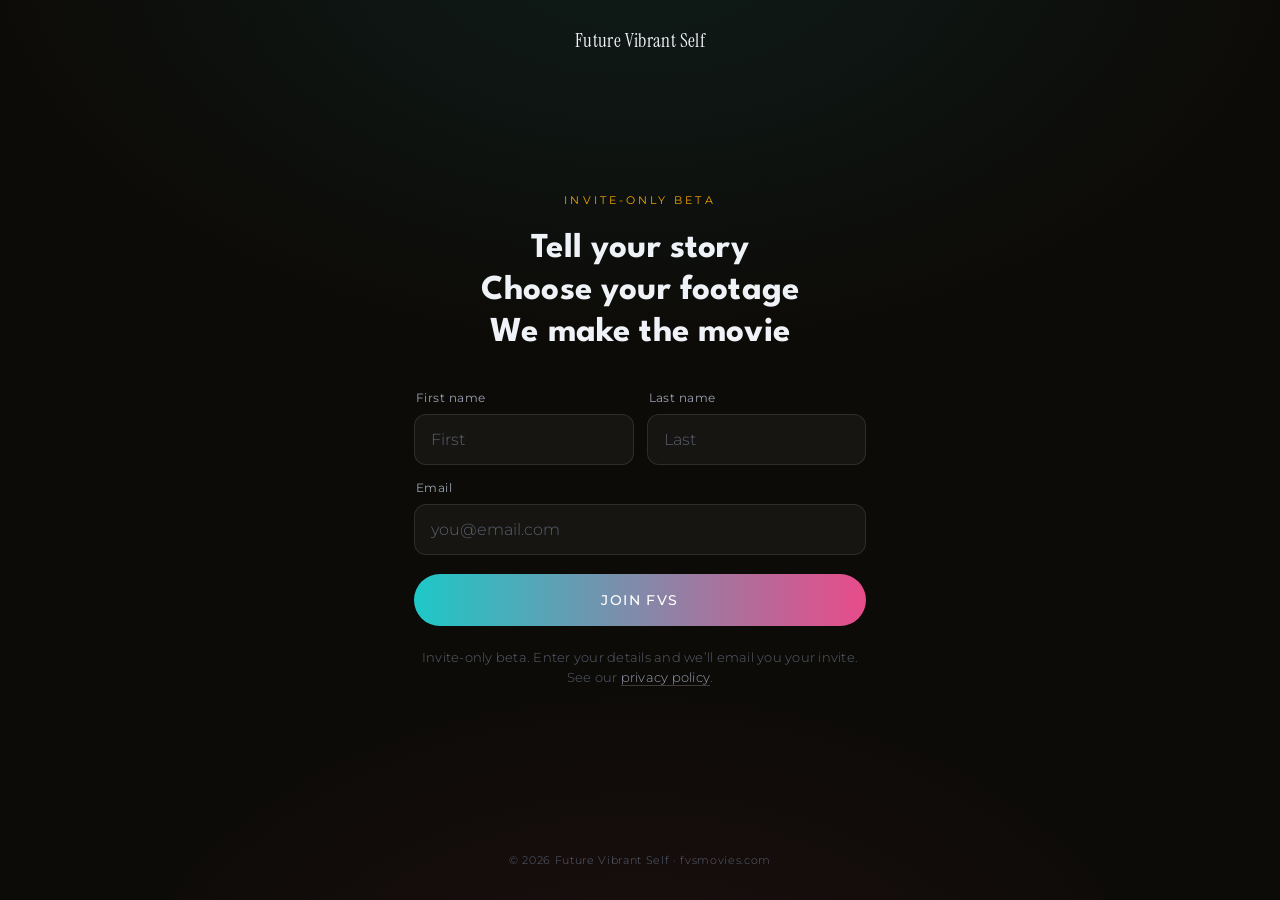
==== beta/index.html @ f06892ae "/beta headline: League Spartan, three clean lines, ~1/3 smaller Co-Authored-By: Claude Opus 4.8 <nor" ====
<!DOCTYPE html>
<html lang="en">
<head>
<meta charset="UTF-8">
<meta name="viewport" content="width=device-width, initial-scale=1.0">
<title>Join the FVS Beta</title>
<meta name="description" content="Join the Future Vibrant Self beta — a short documentary film of a chapter of your life, from your own words.">
<meta name="robots" content="noindex">
<meta property="og:title" content="Join the FVS Beta — Tell your story, we make the movie.">
<meta property="og:description" content="A short documentary film of a chapter of your life, from your own words. Invite-only beta.">
<meta property="og:image" content="https://fvsmovies.com/assets/v3/studio-hero.jpg">
<meta property="og:url" content="https://fvsmovies.com/beta">
<meta property="og:type" content="website">
<link rel="canonical" href="https://fvsmovies.com/beta">
<link rel="icon" type="image/png" href="/assets/v3/fvs-logo-960.png">
<link rel="preconnect" href="https://fonts.googleapis.com">
<link rel="preconnect" href="https://fonts.gstatic.com" crossorigin>
<link href="https://fonts.googleapis.com/css2?family=Instrument+Serif:ital@0;1&family=Newsreader:ital,opsz,wght@0,6..72,400;0,6..72,500;1,6..72,400&family=Montserrat:wght@200;300;400;500&family=League+Spartan:wght@500;600;700&display=swap" rel="stylesheet">
<style>
  :root {
    --void: #0D0B08;
    --deep: #050403;
    --text: #eff2f7;
    --dim: #99a2b2;
    --faint: #59616f;
    --teal: #1EC8C8;
    --pink: #E84B8A;
    --gold: #F0A500;
    --hairline: rgba(255,255,255,0.10);
    --hairline-soft: rgba(255,255,255,0.06);
    --surface: rgba(255,255,255,0.045);
    --serif: "Newsreader", "Instrument Serif", Georgia, serif;
    --display: "Instrument Serif", Georgia, serif;
    --sans: "Montserrat", -apple-system, sans-serif;
    --grad: linear-gradient(90deg, var(--teal), var(--pink), var(--gold));
  }
  * { margin: 0; padding: 0; box-sizing: border-box; }
  html { -webkit-text-size-adjust: 100%; }
  body {
    background:
      radial-gradient(1100px 700px at 50% -8%, rgba(30,200,200,0.09), transparent 60%),
      radial-gradient(900px 620px at 50% 118%, rgba(232,75,138,0.08), transparent 60%),
      var(--void);
    color: var(--text);
    font-family: var(--serif);
    line-height: 1.6;
    -webkit-font-smoothing: antialiased;
    text-rendering: optimizeLegibility;
    min-height: 100vh;
    display: flex; flex-direction: column;
  }
  a { color: var(--teal); text-decoration: none; }

  .topbar {
    display: flex; align-items: center; justify-content: center;
    padding: 26px 22px 6px;
  }
  .wordmark {
    font-family: var(--display); font-size: 19px; letter-spacing: 0.02em; color: var(--text);
  }

  main {
    flex: 1;
    width: 100%; max-width: 520px;
    margin: 0 auto;
    padding: clamp(28px, 7vw, 56px) clamp(22px, 6vw, 34px) 64px;
    display: flex; flex-direction: column; justify-content: center;
  }

  .eyebrow {
    font-family: var(--sans); font-weight: 400; font-size: 11px;
    letter-spacing: 0.28em; text-transform: uppercase;
    color: var(--gold); margin-bottom: 18px; text-align: center;
  }
  h1 {
    font-family: "League Spartan", var(--sans); font-weight: 700;
    font-size: clamp(24px, 6vw, 35px);
    line-height: 1.2; letter-spacing: 0.005em;
    text-align: center; margin-bottom: 34px;
  }
  .sub {
    color: var(--dim); font-size: clamp(16px, 4.4vw, 18px);
    text-align: center; max-width: 40ch; margin: 0 auto 38px;
  }

  form { display: flex; flex-direction: column; gap: 13px; }
  .name-row { display: flex; gap: 13px; }
  .field { display: flex; flex-direction: column; gap: 7px; flex: 1; }
  label {
    font-family: var(--sans); font-weight: 400; font-size: 12px;
    letter-spacing: 0.04em; color: var(--dim); padding-left: 2px;
  }
  input {
    font-family: var(--sans); font-weight: 300; font-size: 16px; color: var(--text);
    background: var(--surface); border: 1px solid var(--hairline); border-radius: 12px;
    padding: 15px 16px; outline: none; width: 100%;
    transition: border-color 0.25s ease;
  }
  input::placeholder { color: var(--faint); }
  input:focus { border-color: rgba(30,200,200,0.55); }
  input:user-invalid { border-color: rgba(232,75,138,0.55); }

  /* honeypot — off-screen; real users never see/fill it, bots auto-fill it → server drops those */
  .hp { position: absolute !important; left: -9999px; top: auto; width: 1px; height: 1px; overflow: hidden; }

  button.cta {
    margin-top: 6px; border: 0; cursor: pointer; width: 100%;
    font-family: var(--sans); font-weight: 500; font-size: 14px;
    letter-spacing: 0.1em; text-transform: uppercase; color: #fff;
    background: var(--grad); background-size: 200% 100%;
    border-radius: 999px; padding: 17px 28px;
    transition: background-position 0.6s ease, box-shadow 0.4s ease, opacity 0.2s ease;
  }
  button.cta:hover { background-position: 100% 0; box-shadow: 0 0 34px rgba(30,200,200,0.28); }
  button.cta:disabled { opacity: 0.6; cursor: default; }

  .error {
    display: none; font-family: var(--sans); font-weight: 300; font-size: 14px;
    color: var(--pink); text-align: center; margin-top: 4px;
  }
  .error.show { display: block; }

  .smallprint {
    font-family: var(--sans); font-weight: 300; font-size: 12.5px; letter-spacing: 0.02em;
    color: var(--faint); text-align: center; margin-top: 22px; line-height: 1.6;
  }
  .smallprint a { color: var(--dim); border-bottom: 1px solid rgba(255,255,255,0.2); }
  .smallprint a:hover { color: var(--text); }

  /* success screen */
  .success { display: none; text-align: center; padding: 8px 0; }
  .success.show { display: block; }
  .success .check {
    width: 58px; height: 58px; margin: 0 auto 22px; border-radius: 50%;
    background: var(--grad); display: flex; align-items: center; justify-content: center;
  }
  .success .check svg { width: 26px; height: 26px; }
  .success h2 {
    font-family: var(--display); font-weight: 400; font-size: clamp(28px, 7vw, 36px);
    line-height: 1.1; margin-bottom: 12px;
  }
  .success p { color: var(--dim); font-size: 17px; max-width: 32ch; margin: 0 auto; }

  footer {
    text-align: center; padding: 26px 22px 30px;
    font-family: var(--sans); font-weight: 300; font-size: 11px; letter-spacing: 0.06em;
    color: var(--faint);
  }
  footer a { color: var(--faint); border-bottom: 1px solid transparent; }
  footer a:hover { color: var(--dim); }

  @media (max-width: 380px) {
    .name-row { flex-direction: column; gap: 13px; }
  }
</style>
</head>
<body>

<div class="topbar">
  <a class="wordmark" href="/">Future Vibrant Self</a>
</div>

<main>
  <div id="form-view">
    <div class="eyebrow">Invite-only beta</div>
    <h1>Tell your story<br>Choose your footage<br>We make the movie</h1>

    <form id="beta-form" action="https://tffhhfbuwahtavaghugj.supabase.co/functions/v1/waitlist-join" method="POST" novalidate>
      <div class="name-row">
        <div class="field">
          <label for="first">First name</label>
          <input id="first" name="first" type="text" autocomplete="given-name" placeholder="First" required>
        </div>
        <div class="field">
          <label for="last">Last name</label>
          <input id="last" name="last" type="text" autocomplete="family-name" placeholder="Last" required>
        </div>
      </div>
      <div class="field">
        <label for="email">Email</label>
        <input id="email" name="email" type="email" autocomplete="email" placeholder="you@email.com" required>
      </div>

      <!-- honeypot — off-screen; a filled value means a bot; the function silently drops it -->
      <div class="hp" aria-hidden="true"><label>Leave this field empty<input type="text" name="website" tabindex="-1" autocomplete="off"></label></div>
      <input type="hidden" name="source" value="beta-qr">

      <button class="cta" type="submit">Join FVS</button>
      <p class="error" id="error" role="alert"></p>
    </form>

    <p class="smallprint">Invite-only beta. Enter your details and we&rsquo;ll email you your invite.<br>
    See our <a href="https://fvsmovies.com/privacy/">privacy policy</a>.</p>
  </div>

  <div class="success" id="success-view">
    <div class="check" aria-hidden="true">
      <svg viewBox="0 0 24 24" fill="none" stroke="#fff" stroke-width="2.5" stroke-linecap="round" stroke-linejoin="round"><path d="M20 6L9 17l-5-5"/></svg>
    </div>
    <h2>You&rsquo;re on the list.</h2>
    <p>Check your email for TestFlight link.</p>
  </div>
</main>

<footer>
  © 2026 Future Vibrant Self · <a href="/">fvsmovies.com</a>
</footer>

<script>
  const form = document.getElementById('beta-form');
  const errEl = document.getElementById('error');

  function showError(msg) {
    errEl.textContent = msg;
    errEl.classList.add('show');
  }
  function clearError() {
    errEl.textContent = '';
    errEl.classList.remove('show');
  }

  form.addEventListener('submit', async (e) => {
    e.preventDefault();
    clearError();

    const first = document.getElementById('first').value.trim();
    const last  = document.getElementById('last').value.trim();
    const email = document.getElementById('email').value.trim();
    const honeypot = form.querySelector('input[name="website"]').value;

    if (!first || !last) { showError('Please enter your first and last name.'); return; }
    if (!email) { showError('Please enter your email.'); return; }

    const btn = form.querySelector('button');
    btn.disabled = true;
    const original = btn.textContent;
    btn.textContent = 'Sending…';

    // Build exactly the fields the function expects; combine first + last into `name`.
    const fd = new FormData();
    fd.append('name', (first + ' ' + last).trim());
    fd.append('email', email);
    fd.append('source', 'beta-qr');
    fd.append('website', honeypot); // honeypot passthrough

    try {
      const res = await fetch(form.action, {
        method: 'POST',
        body: fd,
        headers: { 'Accept': 'application/json' },
      });

      if (res.ok) {
        // 200 — success (duplicate is treated the same)
        document.getElementById('form-view').style.display = 'none';
        document.getElementById('success-view').classList.add('show');
        return;
      }
      if (res.status === 400) {
        showError('Please enter a valid email.');
      } else if (res.status === 429) {
        showError('One moment — please try again shortly.');
      } else {
        showError('Something went wrong — try again.');
      }
    } catch (_) {
      showError('Something went wrong — try again.');
    }
    btn.disabled = false;
    btn.textContent = original;
  });
</script>
</body>
</html>
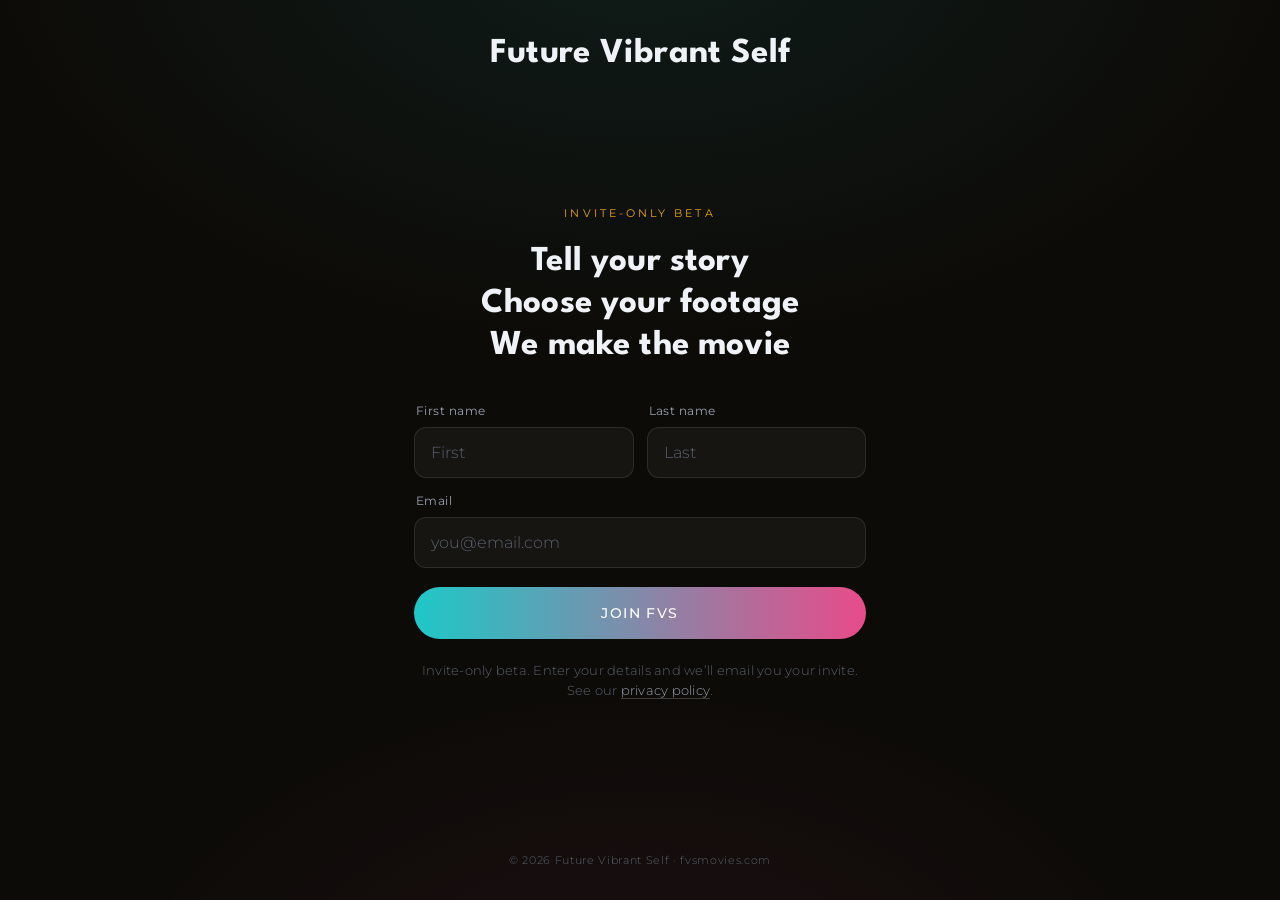
==== commit 4f91430d: "/beta wordmark: League Spartan, headline-size to match Co-Authored-By: Claude Opus 4.8 <noreply@anth" ====
--- a/beta/index.html
+++ b/beta/index.html
@@ -56,7 +56,8 @@
     padding: 26px 22px 6px;
   }
   .wordmark {
-    font-family: var(--display); font-size: 19px; letter-spacing: 0.02em; color: var(--text);
+    font-family: "League Spartan", var(--sans); font-weight: 700;
+    font-size: clamp(24px, 6vw, 35px); letter-spacing: 0.01em; color: var(--text);
   }
 
   main {
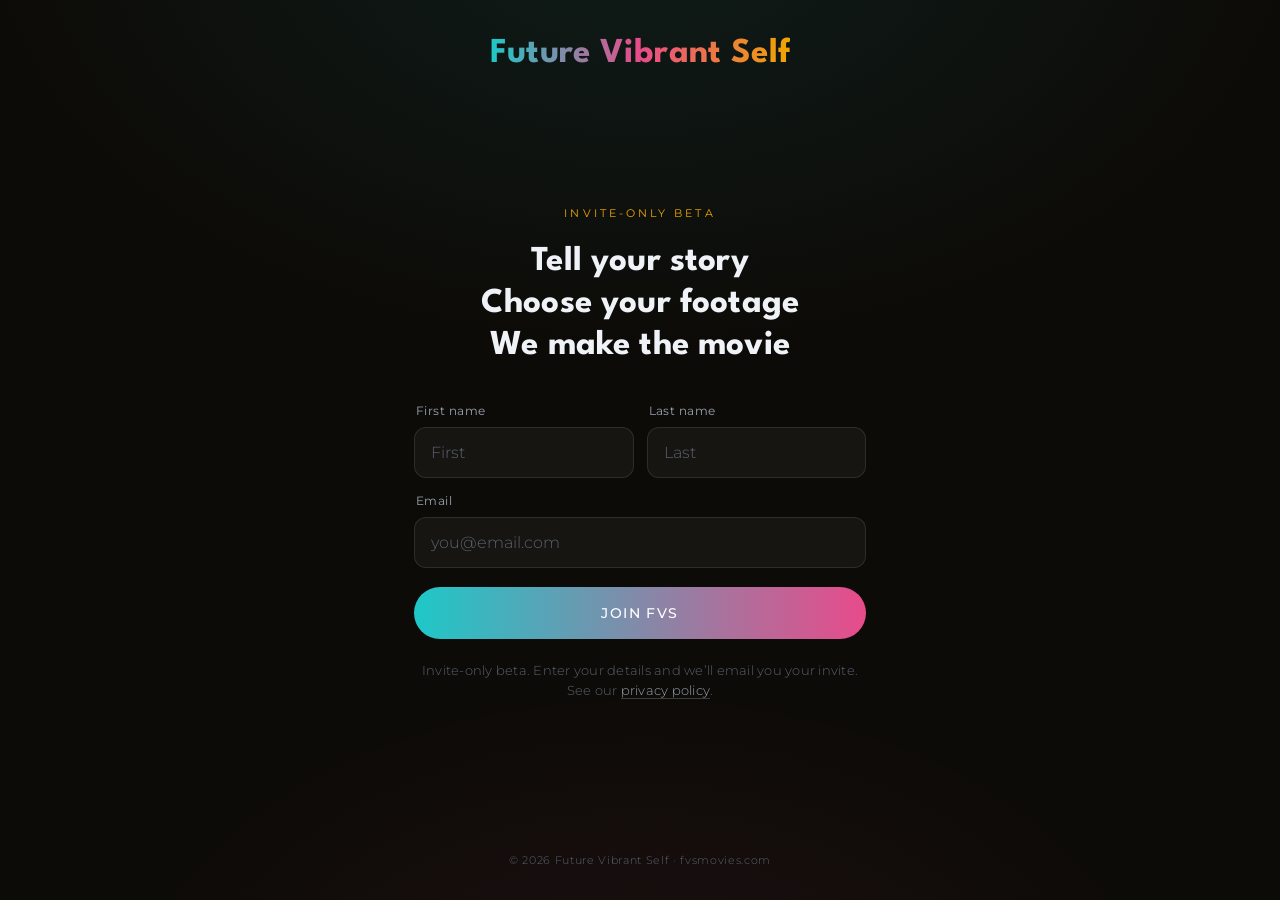
==== commit 3f349de8: "/beta wordmark: gradient text fill to match the pill button Co-Authored-By: Claude Opus 4.8 <noreply" ====
--- a/beta/index.html
+++ b/beta/index.html
@@ -57,7 +57,10 @@
   }
   .wordmark {
     font-family: "League Spartan", var(--sans); font-weight: 700;
-    font-size: clamp(24px, 6vw, 35px); letter-spacing: 0.01em; color: var(--text);
+    font-size: clamp(24px, 6vw, 35px); letter-spacing: 0.01em;
+    background: var(--grad); background-size: 100% 100%;
+    -webkit-background-clip: text; background-clip: text;
+    -webkit-text-fill-color: transparent; color: transparent;
   }
 
   main {
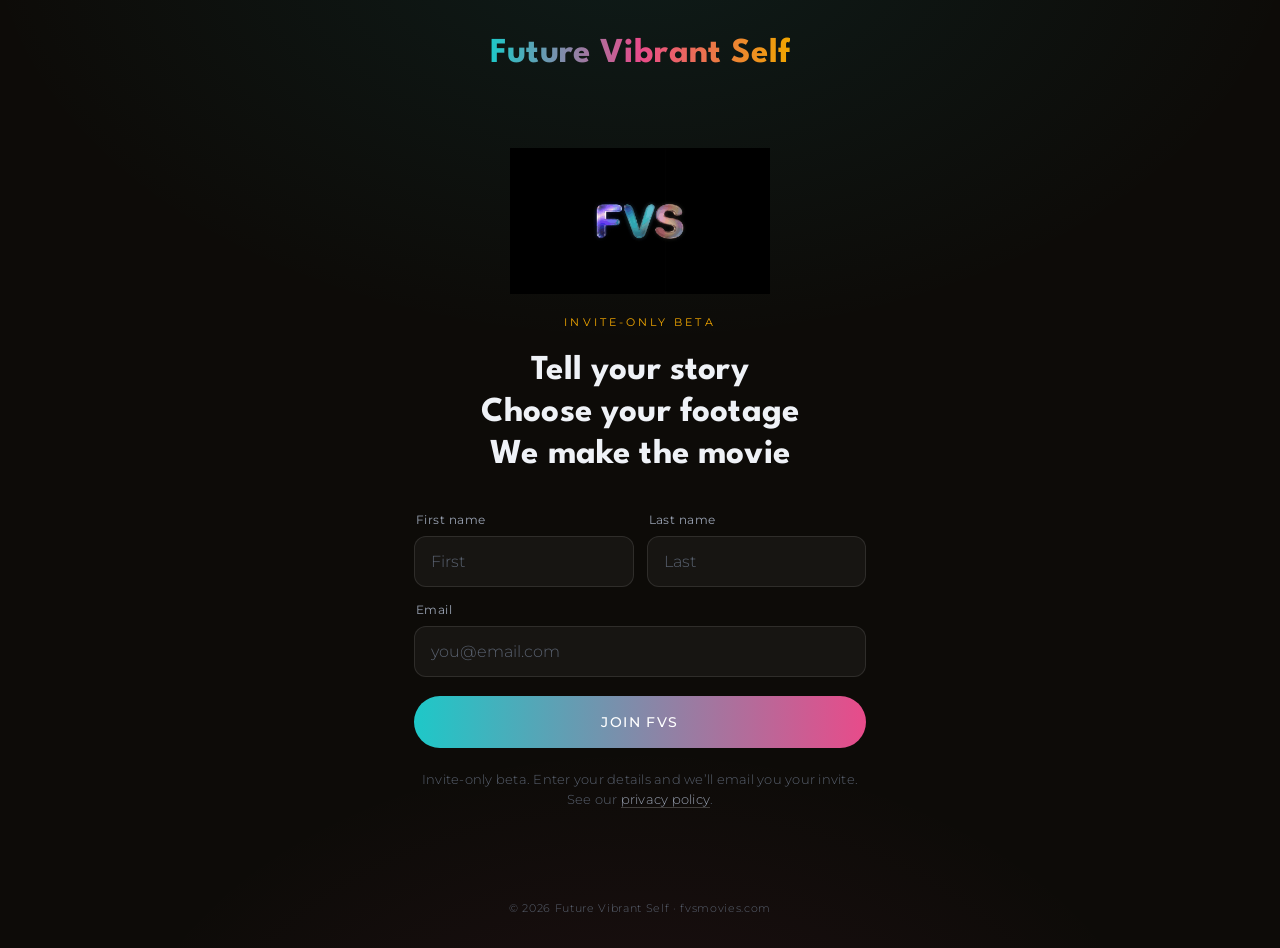
==== commit c4e7a961: "/beta: add looping FVS logo GIF above the eyebrow Co-Authored-By: Claude Opus 4.8 <noreply@anthropic" ====
--- a/beta/index.html
+++ b/beta/index.html
@@ -71,6 +71,10 @@
     display: flex; flex-direction: column; justify-content: center;
   }
 
+  .beta-logo {
+    display: block; width: min(260px, 66%); height: auto;
+    margin: 4px auto 20px;
+  }
   .eyebrow {
     font-family: var(--sans); font-weight: 400; font-size: 11px;
     letter-spacing: 0.28em; text-transform: uppercase;
@@ -166,6 +170,7 @@
 
 <main>
   <div id="form-view">
+    <img class="beta-logo" src="/assets/v3/fvs-logo-indent.gif" alt="Future Vibrant Self" width="960" height="540">
     <div class="eyebrow">Invite-only beta</div>
     <h1>Tell your story<br>Choose your footage<br>We make the movie</h1>
 
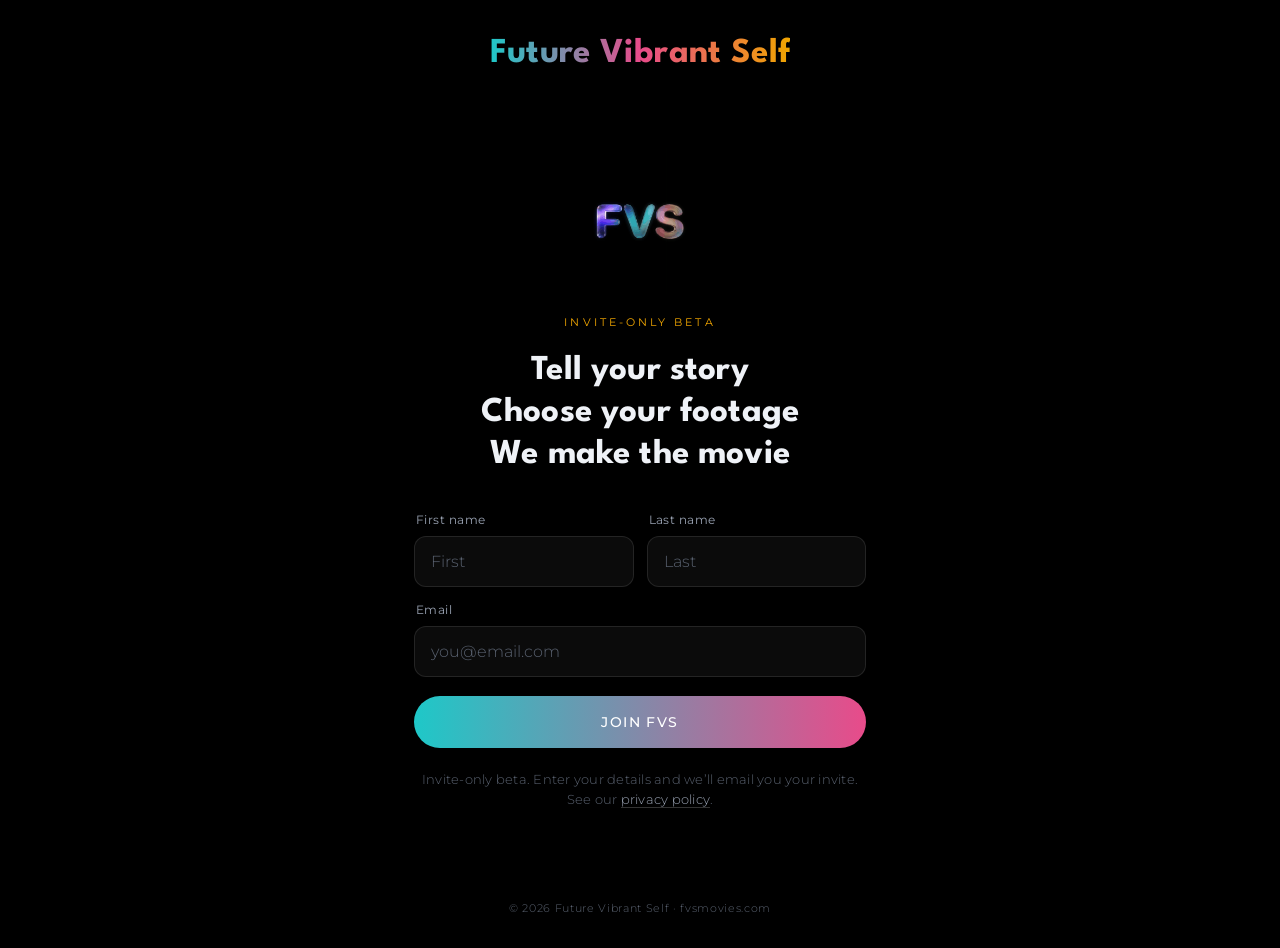
==== commit b9483d83: "/beta: pure-black background to blend seamlessly with the logo GIF Co-Authored-By: Claude Opus 4.8 <" ====
--- a/beta/index.html
+++ b/beta/index.html
@@ -37,10 +37,7 @@
   * { margin: 0; padding: 0; box-sizing: border-box; }
   html { -webkit-text-size-adjust: 100%; }
   body {
-    background:
-      radial-gradient(1100px 700px at 50% -8%, rgba(30,200,200,0.09), transparent 60%),
-      radial-gradient(900px 620px at 50% 118%, rgba(232,75,138,0.08), transparent 60%),
-      var(--void);
+    background: #000;
     color: var(--text);
     font-family: var(--serif);
     line-height: 1.6;
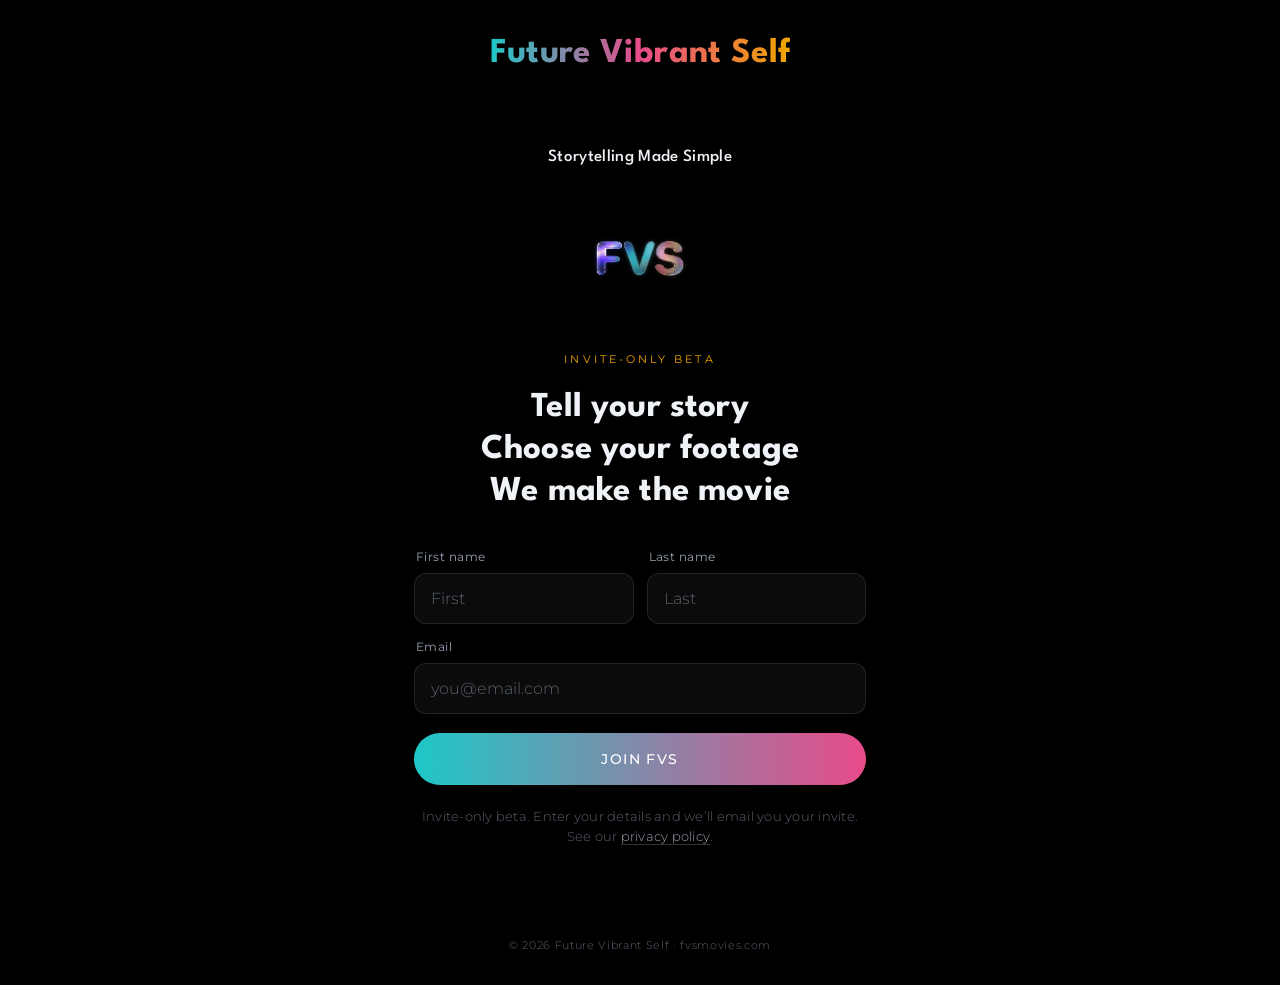
==== commit e8f0e963: "/beta: add 'Storytelling Made Simple' tagline above the logo GIF Co-Authored-By: Claude Opus 4.8 <no" ====
--- a/beta/index.html
+++ b/beta/index.html
@@ -68,6 +68,11 @@
     display: flex; flex-direction: column; justify-content: center;
   }
 
+  .tagline {
+    font-family: "League Spartan", var(--sans); font-weight: 500;
+    font-size: clamp(12px, 3vw, 17px); letter-spacing: 0.02em;
+    color: var(--text); text-align: center; margin: 0 auto 14px;
+  }
   .beta-logo {
     display: block; width: min(260px, 66%); height: auto;
     margin: 4px auto 20px;
@@ -167,6 +172,7 @@
 
 <main>
   <div id="form-view">
+    <div class="tagline">Storytelling Made Simple</div>
     <img class="beta-logo" src="/assets/v3/fvs-logo-indent.gif" alt="Future Vibrant Self" width="960" height="540">
     <div class="eyebrow">Invite-only beta</div>
     <h1>Tell your story<br>Choose your footage<br>We make the movie</h1>
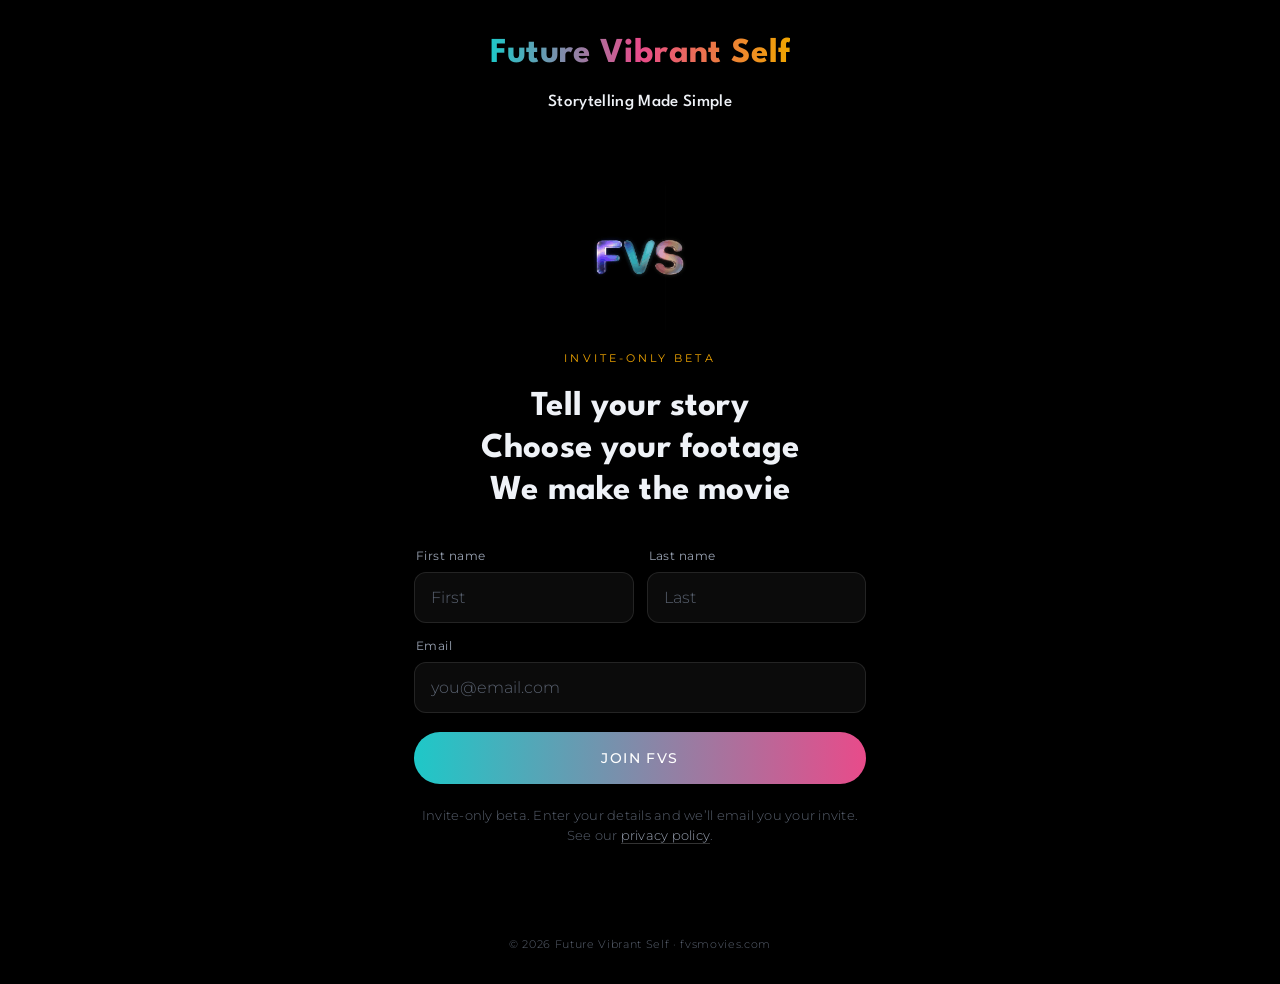
==== commit 8d0c6b7f: "/beta: move tagline into top lockup, directly under the wordmark Co-Authored-By: Claude Opus 4.8 <no" ====
--- a/beta/index.html
+++ b/beta/index.html
@@ -49,8 +49,8 @@
   a { color: var(--teal); text-decoration: none; }
 
   .topbar {
-    display: flex; align-items: center; justify-content: center;
-    padding: 26px 22px 6px;
+    display: flex; flex-direction: column; align-items: center; gap: 7px;
+    padding: 26px 22px 8px;
   }
   .wordmark {
     font-family: "League Spartan", var(--sans); font-weight: 700;
@@ -71,7 +71,7 @@
   .tagline {
     font-family: "League Spartan", var(--sans); font-weight: 500;
     font-size: clamp(12px, 3vw, 17px); letter-spacing: 0.02em;
-    color: var(--text); text-align: center; margin: 0 auto 14px;
+    color: var(--text); text-align: center; margin: 0;
   }
   .beta-logo {
     display: block; width: min(260px, 66%); height: auto;
@@ -168,11 +168,11 @@
 
 <div class="topbar">
   <a class="wordmark" href="/">Future Vibrant Self</a>
+  <div class="tagline">Storytelling Made Simple</div>
 </div>
 
 <main>
   <div id="form-view">
-    <div class="tagline">Storytelling Made Simple</div>
     <img class="beta-logo" src="/assets/v3/fvs-logo-indent.gif" alt="Future Vibrant Self" width="960" height="540">
     <div class="eyebrow">Invite-only beta</div>
     <h1>Tell your story<br>Choose your footage<br>We make the movie</h1>
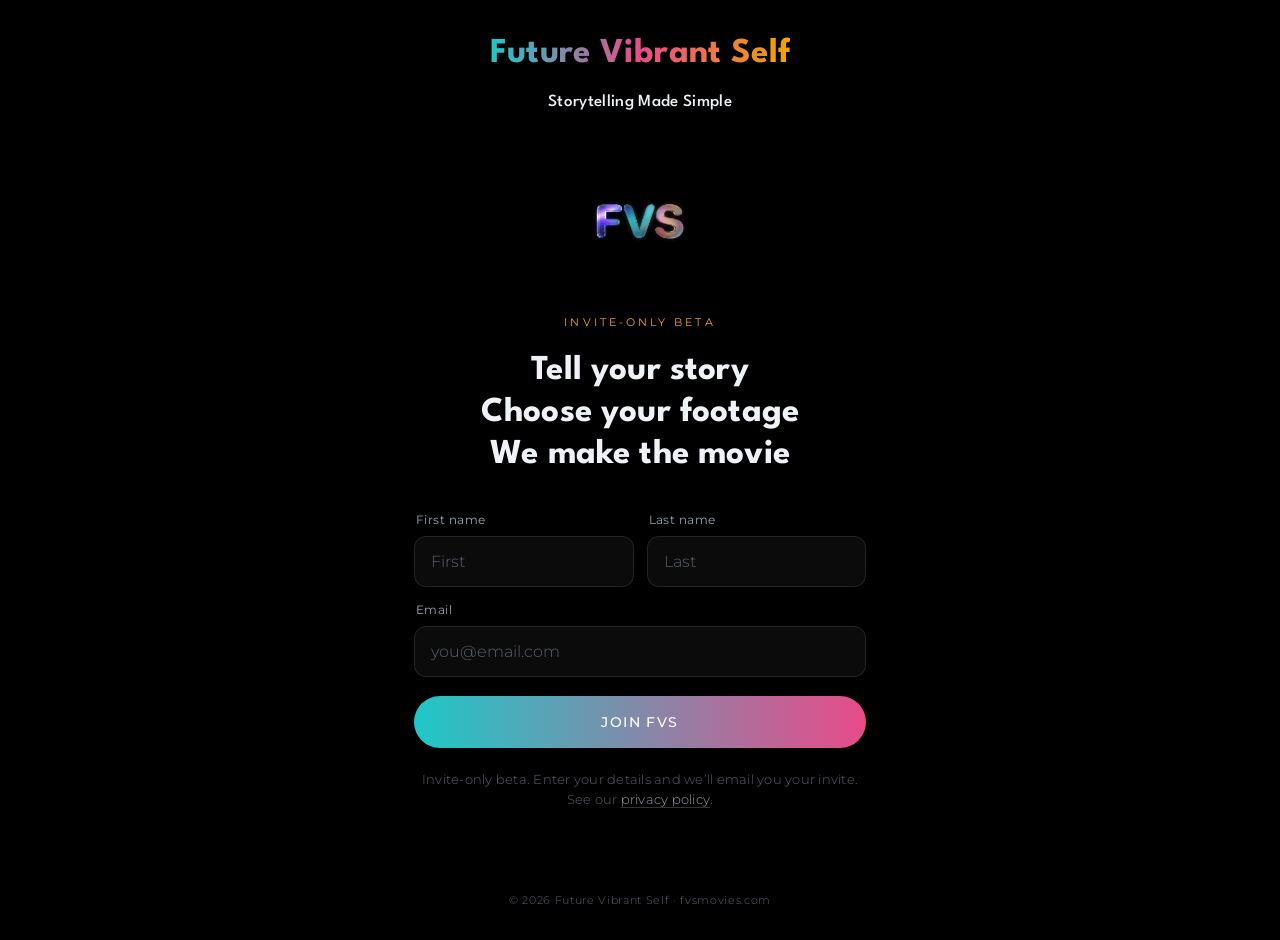
==== commit 13c2fdf4: "/beta: flow content from top, tighten gap under the tagline Co-Authored-By: Claude Opus 4.8 <noreply" ====
--- a/beta/index.html
+++ b/beta/index.html
@@ -64,8 +64,8 @@
     flex: 1;
     width: 100%; max-width: 520px;
     margin: 0 auto;
-    padding: clamp(28px, 7vw, 56px) clamp(22px, 6vw, 34px) 64px;
-    display: flex; flex-direction: column; justify-content: center;
+    padding: clamp(10px, 3vw, 20px) clamp(22px, 6vw, 34px) 56px;
+    display: flex; flex-direction: column;
   }
 
   .tagline {
